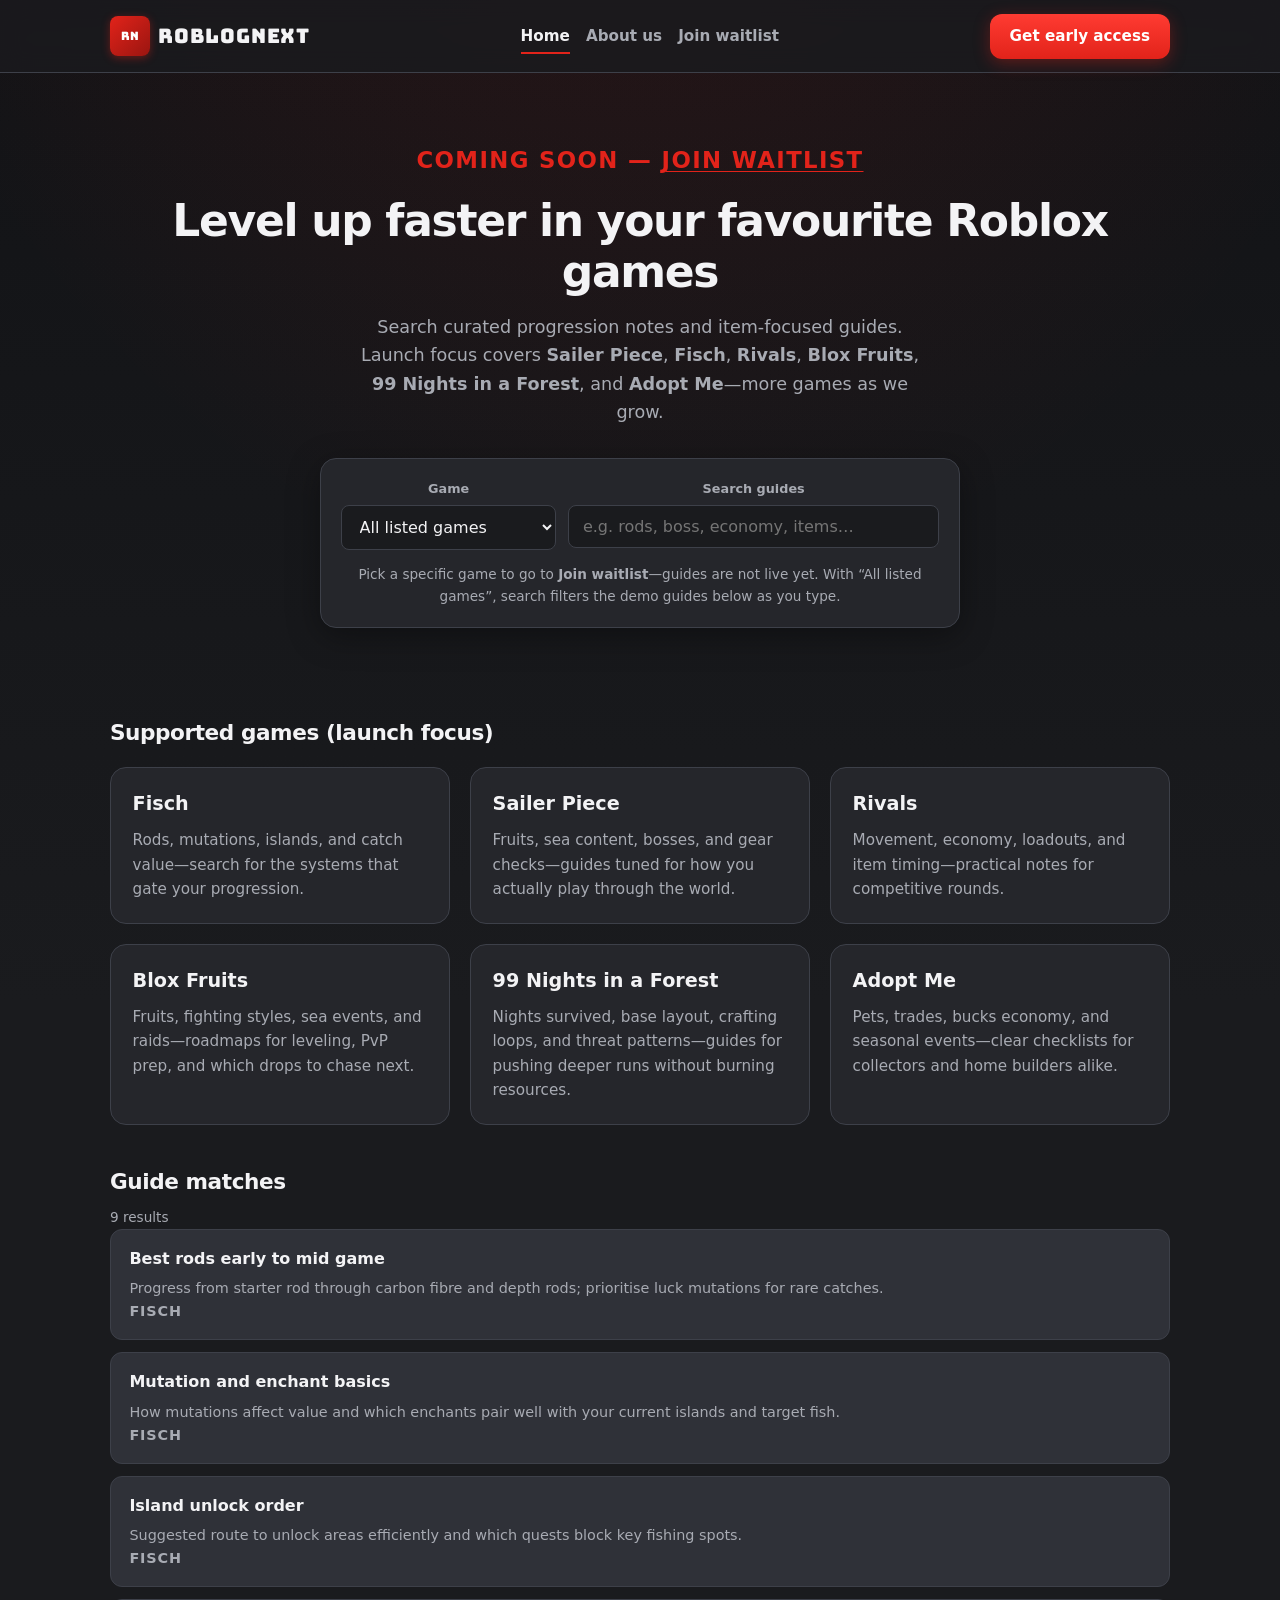
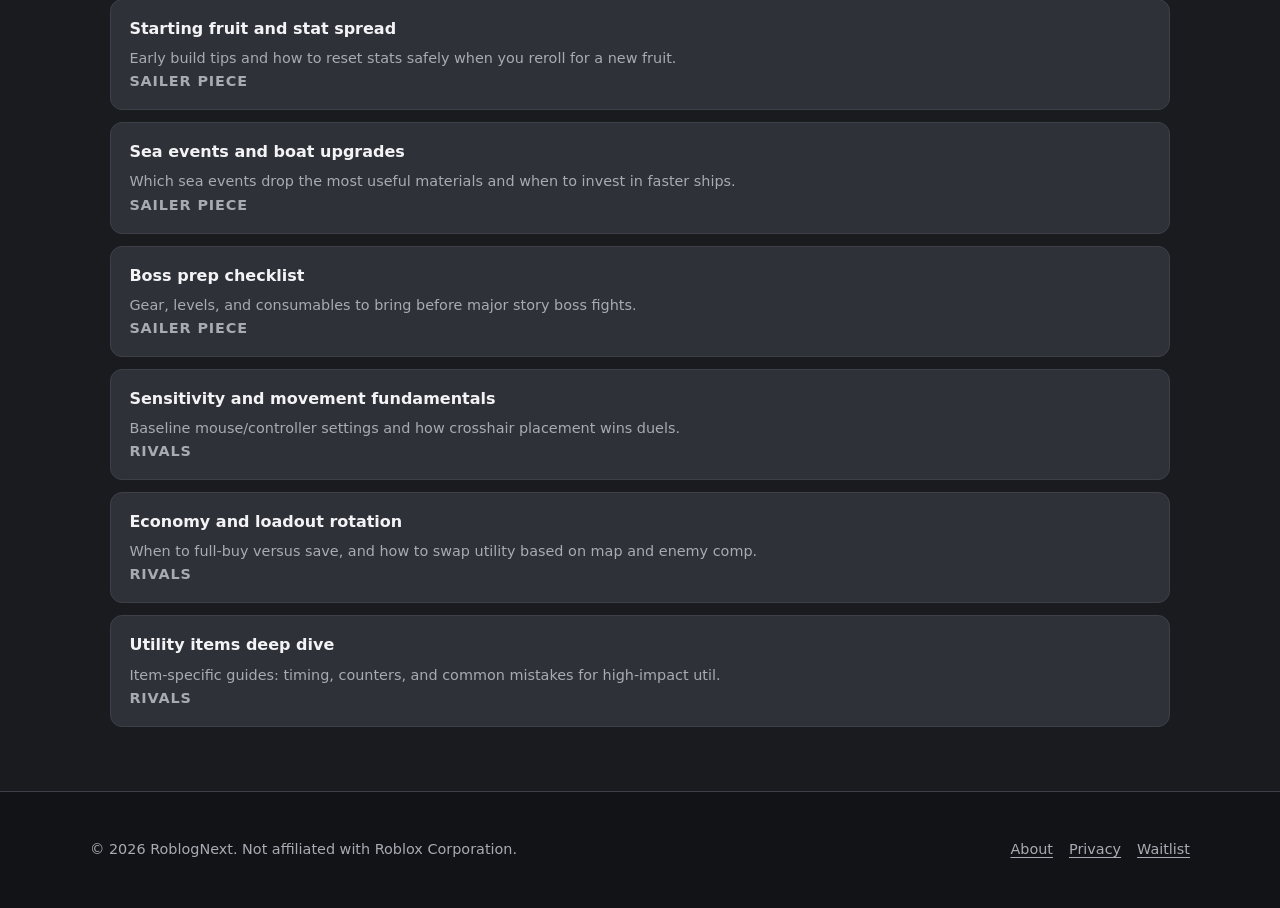
==== index.html @ 54c73798 "Initial commit: RoblogNext static site Made-with: Cursor" ====
<!DOCTYPE html>
<html lang="en">
  <head>
    <meta charset="utf-8" />
    <meta name="viewport" content="width=device-width, initial-scale=1" />
    <meta
      name="description"
      content="RoblogNext helps Roblox players find progression tips and item guides for Fisch, Sailer Piece, Rivals, and more."
    />
    <title>RoblogNext — Roblox guides &amp; progression search</title>
    <link rel="preconnect" href="https://fonts.googleapis.com" />
    <link rel="preconnect" href="https://fonts.gstatic.com" crossorigin />
    <link
      href="https://fonts.googleapis.com/css2?family=Bungee&display=swap"
      rel="stylesheet"
    />
    <link rel="stylesheet" href="css/styles.css" />
  </head>
  <body>
    <a class="skip-link" href="#main">Skip to content</a>
    <header class="site-header">
      <div class="header-inner">
        <a class="logo" href="index.html">
          <span class="logo-mark" aria-hidden="true">RN</span>
          <span class="logo-text">RoblogNext</span>
        </a>
        <nav class="nav-main" aria-label="Primary">
          <a href="index.html" aria-current="page">Home</a>
          <a href="about.html">About us</a>
          <a href="waitlist.html">Join waitlist</a>
        </nav>
        <a class="btn btn-primary" href="waitlist.html">Get early access</a>
      </div>
    </header>

    <main id="main">
      <section class="hero" aria-labelledby="hero-heading">
        <p class="hero-coming-soon">
          Coming soon — <a href="waitlist.html">join waitlist</a>
        </p>
        <h1 id="hero-heading">Level up faster in your favourite Roblox games</h1>
        <p class="hero-lead">
          Search curated progression notes and item-focused guides. Launch focus covers
          <strong>Sailer Piece</strong>, <strong>Fisch</strong>, <strong>Rivals</strong>,
          <strong>Blox Fruits</strong>, <strong>99 Nights in a Forest</strong>, and
          <strong>Adopt Me</strong>—more games as we grow.
        </p>

        <div class="search-panel">
          <div class="search-row">
            <div class="select-wrap">
              <label for="search-game">Game</label>
              <select id="search-game" name="game" aria-describedby="search-hint">
                <option value="">All listed games</option>
                <option value="Fisch">Fisch</option>
                <option value="Sailer Piece">Sailer Piece</option>
                <option value="Rivals">Rivals</option>
                <option value="Blox Fruits">Blox Fruits</option>
                <option value="99 Nights in a Forest">99 Nights in a Forest</option>
                <option value="Adopt Me">Adopt Me</option>
              </select>
            </div>
            <div class="input-wrap flex-grow">
              <label for="search-query">Search guides</label>
              <input
                id="search-query"
                name="q"
                type="search"
                autocomplete="off"
                placeholder="e.g. rods, boss, economy, items…"
                aria-describedby="search-hint"
              />
            </div>
          </div>
          <p id="search-hint" class="search-hint">
            Pick a specific game to go to <strong>Join waitlist</strong>—guides are not
            live yet. With &ldquo;All listed games&rdquo;, search filters the demo guides
            below as you type.
          </p>
        </div>
      </section>

      <section aria-labelledby="games-heading">
        <h2 id="games-heading" class="section-title">Supported games (launch focus)</h2>
        <div class="games-grid">
          <article class="game-card">
            <h3>Fisch</h3>
            <p>
              Rods, mutations, islands, and catch value—search for the systems that gate
              your progression.
            </p>
          </article>
          <article class="game-card">
            <h3>Sailer Piece</h3>
            <p>
              Fruits, sea content, bosses, and gear checks—guides tuned for how you
              actually play through the world.
            </p>
          </article>
          <article class="game-card">
            <h3>Rivals</h3>
            <p>
              Movement, economy, loadouts, and item timing—practical notes for
              competitive rounds.
            </p>
          </article>
          <article class="game-card">
            <h3>Blox Fruits</h3>
            <p>
              Fruits, fighting styles, sea events, and raids—roadmaps for leveling,
              PvP prep, and which drops to chase next.
            </p>
          </article>
          <article class="game-card">
            <h3>99 Nights in a Forest</h3>
            <p>
              Nights survived, base layout, crafting loops, and threat patterns—guides
              for pushing deeper runs without burning resources.
            </p>
          </article>
          <article class="game-card">
            <h3>Adopt Me</h3>
            <p>
              Pets, trades, bucks economy, and seasonal events—clear checklists for
              collectors and home builders alike.
            </p>
          </article>
        </div>
      </section>

      <section class="results-region" aria-labelledby="results-heading">
        <h2 id="results-heading" class="section-title">Guide matches</h2>
        <p id="search-status" class="search-hint" style="margin-top: -0.5rem"></p>
        <div id="search-results"></div>
      </section>
    </main>

    <footer class="site-footer">
      <div class="footer-inner">
        <p>© <span id="year"></span> RoblogNext. Not affiliated with Roblox Corporation.</p>
        <div class="footer-links">
          <a href="about.html">About</a>
          <a href="privacy.html">Privacy</a>
          <a href="waitlist.html">Waitlist</a>
        </div>
      </div>
    </footer>

    <script>
      document.getElementById("year").textContent = new Date().getFullYear();
    </script>
    <script src="js/guides-data.js"></script>
    <script src="js/search.js"></script>
    <script src="js/home-game-redirect.js"></script>
  </body>
</html>
---- css/styles.css ----
/* RoblogNext — Roblox-inspired theme (brand-adjacent, not official Roblox assets) */
:root {
  --rbx-red: #e2231a;
  --rbx-red-hover: #ff3b32;
  --rbx-red-muted: rgba(226, 35, 26, 0.15);
  --rbx-dark: #1a1b1e;
  --rbx-surface: #25262b;
  --rbx-elevated: #2f3138;
  --rbx-border: #3d4049;
  --rbx-text: #f3f3f5;
  --rbx-text-muted: #a8abb3;
  --rbx-blue: #00a2ff;
  --rbx-green: #3cb878;
  --rbx-warning: #f5a623;
  --font-sans: "Segoe UI", system-ui, -apple-system, BlinkMacSystemFont, "Roboto",
    sans-serif;
  /* Chunky block-style display; Roblox-adjacent toy/brick feel (not official Roblox fonts) */
  --font-brand: "Bungee", system-ui, sans-serif;
  --radius-sm: 8px;
  --radius-md: 12px;
  --radius-lg: 16px;
  --shadow: 0 8px 32px rgba(0, 0, 0, 0.35);
  --focus-ring: 0 0 0 3px rgba(0, 162, 255, 0.45);
}

*,
*::before,
*::after {
  box-sizing: border-box;
}

html {
  scroll-behavior: smooth;
}

body {
  margin: 0;
  min-height: 100vh;
  font-family: var(--font-sans);
  font-size: 1rem;
  line-height: 1.6;
  color: var(--rbx-text);
  background: var(--rbx-dark);
  background-image: radial-gradient(
      ellipse 120% 80% at 50% -20%,
      var(--rbx-red-muted),
      transparent 55%
    ),
    linear-gradient(180deg, #121316 0%, var(--rbx-dark) 40%);
}

img {
  max-width: 100%;
  height: auto;
}

a {
  color: var(--rbx-blue);
  text-decoration-thickness: 1px;
  text-underline-offset: 3px;
}

a:hover {
  color: #4dc3ff;
}

.skip-link {
  position: absolute;
  left: -9999px;
  top: 0;
  z-index: 9999;
  padding: 0.75rem 1rem;
  background: var(--rbx-red);
  color: #fff;
  font-weight: 600;
}

.skip-link:focus {
  left: 1rem;
  top: 1rem;
}

.site-header {
  position: sticky;
  top: 0;
  z-index: 100;
  border-bottom: 1px solid var(--rbx-border);
  background: rgba(26, 27, 30, 0.85);
  backdrop-filter: blur(12px);
}

.header-inner {
  max-width: 1100px;
  margin: 0 auto;
  padding: 0.85rem 1.25rem;
  display: flex;
  align-items: center;
  justify-content: space-between;
  gap: 1rem;
}

.logo {
  display: flex;
  align-items: center;
  gap: 0.5rem;
  font-size: 1.25rem;
  letter-spacing: -0.02em;
  color: var(--rbx-text);
  text-decoration: none;
}

.logo-text {
  font-family: var(--font-brand);
  font-weight: 400;
  letter-spacing: 0.04em;
  line-height: 1;
}

.logo-mark {
  width: 40px;
  height: 40px;
  border-radius: var(--radius-sm);
  background: linear-gradient(135deg, var(--rbx-red), #9a1510);
  display: grid;
  place-items: center;
  font-family: var(--font-brand);
  font-size: 0.72rem;
  font-weight: 400;
  letter-spacing: 0.02em;
  color: #fff;
  box-shadow: 0 2px 8px rgba(226, 35, 26, 0.4);
}

.nav-main {
  display: flex;
  flex-wrap: wrap;
  align-items: center;
  gap: 0.35rem 1rem;
}

.nav-main a {
  color: var(--rbx-text-muted);
  text-decoration: none;
  font-weight: 600;
  font-size: 0.95rem;
  padding: 0.35rem 0;
}

.nav-main a:hover,
.nav-main a[aria-current="page"] {
  color: var(--rbx-text);
}

.nav-main a[aria-current="page"] {
  box-shadow: inset 0 -2px 0 var(--rbx-red);
}

.btn {
  display: inline-flex;
  align-items: center;
  justify-content: center;
  gap: 0.5rem;
  padding: 0.65rem 1.25rem;
  font-weight: 700;
  font-size: 0.95rem;
  font-family: inherit;
  border-radius: var(--radius-md);
  border: none;
  cursor: pointer;
  text-decoration: none;
  transition: transform 0.12s ease, background 0.15s ease, box-shadow 0.15s ease;
}

.btn:focus-visible {
  outline: none;
  box-shadow: var(--focus-ring);
}

.btn-primary {
  background: linear-gradient(180deg, var(--rbx-red-hover), var(--rbx-red));
  color: #fff;
  box-shadow: 0 4px 16px rgba(226, 35, 26, 0.35);
}

.btn-primary:hover {
  transform: translateY(-1px);
  filter: brightness(1.05);
}

.btn-secondary {
  background: var(--rbx-elevated);
  color: var(--rbx-text);
  border: 1px solid var(--rbx-border);
}

.btn-secondary:hover {
  background: #383b44;
}

main {
  max-width: 1100px;
  margin: 0 auto;
  padding: 2rem 1.25rem 4rem;
}

.hero {
  text-align: center;
  padding: 2.5rem 0 3rem;
}

.hero-coming-soon {
  margin: 0 0 1.25rem;
  font-size: calc(0.95rem * 1.5);
  font-weight: 800;
  letter-spacing: 0.06em;
  text-transform: uppercase;
  color: var(--rbx-red);
  line-height: 1.35;
}

.hero-coming-soon a {
  color: inherit;
  text-decoration: underline;
  text-decoration-thickness: 1px;
  text-underline-offset: 3px;
}

.hero-coming-soon a:hover {
  color: var(--rbx-red-hover);
}

.hero h1 {
  margin: 0 0 1rem;
  font-size: clamp(2rem, 5vw, 2.75rem);
  line-height: 1.15;
  letter-spacing: -0.03em;
}

.hero-lead {
  margin: 0 auto 2rem;
  max-width: 36rem;
  color: var(--rbx-text-muted);
  font-size: 1.1rem;
}

.search-panel {
  max-width: 640px;
  margin: 0 auto 2.5rem;
  padding: 1.25rem;
  background: var(--rbx-surface);
  border: 1px solid var(--rbx-border);
  border-radius: var(--radius-lg);
  box-shadow: var(--shadow);
}

.search-row {
  display: flex;
  flex-wrap: wrap;
  gap: 0.75rem;
}

.search-panel label {
  display: block;
  font-size: 0.8rem;
  font-weight: 600;
  color: var(--rbx-text-muted);
  margin-bottom: 0.35rem;
}

.select-wrap,
.input-wrap {
  flex: 1 1 140px;
  min-width: 0;
}

.input-wrap.flex-grow {
  flex: 2 1 220px;
}

select,
input[type="search"],
input[type="email"],
input[type="text"] {
  width: 100%;
  padding: 0.7rem 0.85rem;
  font-size: 1rem;
  font-family: inherit;
  color: var(--rbx-text);
  background: var(--rbx-dark);
  border: 1px solid var(--rbx-border);
  border-radius: var(--radius-sm);
}

select:focus,
input:focus {
  outline: none;
  border-color: var(--rbx-blue);
  box-shadow: 0 0 0 2px rgba(0, 162, 255, 0.25);
}

.search-hint {
  margin: 0.85rem 0 0;
  font-size: 0.85rem;
  color: var(--rbx-text-muted);
}

.section-title {
  margin: 0 0 1rem;
  font-size: 1.35rem;
  letter-spacing: -0.02em;
}

.games-grid {
  display: grid;
  grid-template-columns: repeat(auto-fit, minmax(260px, 1fr));
  gap: 1.25rem;
  margin-bottom: 2.5rem;
}

.game-card {
  padding: 1.35rem;
  background: var(--rbx-surface);
  border: 1px solid var(--rbx-border);
  border-radius: var(--radius-lg);
  transition: border-color 0.15s ease, transform 0.15s ease;
}

.game-card:hover {
  border-color: rgba(226, 35, 26, 0.45);
  transform: translateY(-2px);
}

.game-card h3 {
  margin: 0 0 0.5rem;
  font-size: 1.2rem;
}

.game-card p {
  margin: 0;
  color: var(--rbx-text-muted);
  font-size: 0.95rem;
}

.results-region {
  margin-top: 2rem;
}

.results-list {
  list-style: none;
  margin: 0;
  padding: 0;
  display: flex;
  flex-direction: column;
  gap: 0.75rem;
}

.result-item {
  padding: 1rem 1.15rem;
  background: var(--rbx-elevated);
  border-radius: var(--radius-md);
  border: 1px solid var(--rbx-border);
}

.result-item h4 {
  margin: 0 0 0.35rem;
  font-size: 1rem;
}

.result-item p {
  margin: 0;
  font-size: 0.9rem;
  color: var(--rbx-text-muted);
}

.result-meta {
  margin-top: 0.5rem;
  font-size: 0.75rem;
  text-transform: uppercase;
  letter-spacing: 0.06em;
  color: var(--rbx-blue);
  font-weight: 700;
}

.empty-state {
  padding: 2rem;
  text-align: center;
  color: var(--rbx-text-muted);
  border: 1px dashed var(--rbx-border);
  border-radius: var(--radius-md);
}

.site-footer {
  margin-top: auto;
  padding: 2rem 1.25rem;
  border-top: 1px solid var(--rbx-border);
  background: #121316;
}

.footer-inner {
  max-width: 1100px;
  margin: 0 auto;
  display: flex;
  flex-wrap: wrap;
  gap: 1rem;
  justify-content: space-between;
  align-items: center;
  font-size: 0.9rem;
  color: var(--rbx-text-muted);
}

.footer-links {
  display: flex;
  flex-wrap: wrap;
  gap: 1rem;
}

.footer-links a {
  color: var(--rbx-text-muted);
}

/* About page */
.page-hero {
  padding-bottom: 1.5rem;
  border-bottom: 1px solid var(--rbx-border);
  margin-bottom: 2rem;
}

.page-hero h1 {
  margin: 0 0 0.5rem;
  font-size: clamp(1.75rem, 4vw, 2.25rem);
}

.about-blocks {
  display: grid;
  gap: 1.5rem;
}

.about-block {
  padding: 1.5rem;
  background: var(--rbx-surface);
  border: 1px solid var(--rbx-border);
  border-radius: var(--radius-lg);
}

.about-block h2 {
  margin: 0 0 0.75rem;
  font-size: 1.2rem;
  color: var(--rbx-red-hover);
}

.about-block p {
  margin: 0;
  color: var(--rbx-text-muted);
}

.about-block p + p {
  margin-top: 0.75rem;
}

/* Waitlist / form */
.form-page {
  max-width: 520px;
  margin: 0 auto;
}

.form-card {
  padding: 1.75rem;
  background: var(--rbx-surface);
  border: 1px solid var(--rbx-border);
  border-radius: var(--radius-lg);
  box-shadow: var(--shadow);
}

.form-card h1 {
  margin: 0 0 0.35rem;
  font-size: 1.5rem;
}

.form-card > .subtitle {
  margin: 0 0 1.5rem;
  color: var(--rbx-text-muted);
  font-size: 0.95rem;
}

.form-row {
  margin-bottom: 1rem;
}

.form-row label {
  display: block;
  font-weight: 600;
  font-size: 0.9rem;
  margin-bottom: 0.35rem;
}

.form-row label .req {
  color: var(--rbx-red-hover);
}

.field-hint {
  margin: 0.35rem 0 0;
  font-size: 0.8rem;
  color: var(--rbx-text-muted);
}

.checkbox-row {
  display: flex;
  gap: 0.65rem;
  align-items: flex-start;
  margin-bottom: 1rem;
  font-size: 0.9rem;
  color: var(--rbx-text-muted);
}

.checkbox-row input {
  margin-top: 0.35rem;
  width: 1.1rem;
  height: 1.1rem;
  accent-color: var(--rbx-red);
  flex-shrink: 0;
}

.gdpr-box {
  margin: 1.25rem 0;
  padding: 1rem;
  background: var(--rbx-dark);
  border-radius: var(--radius-md);
  border: 1px solid var(--rbx-border);
  font-size: 0.85rem;
  color: var(--rbx-text-muted);
}

.gdpr-box h3 {
  margin: 0 0 0.5rem;
  font-size: 0.95rem;
  color: var(--rbx-text);
}

.gdpr-box ul {
  margin: 0.5rem 0 0;
  padding-left: 1.2rem;
}

.gdpr-box li + li {
  margin-top: 0.35rem;
}

.form-error {
  color: var(--rbx-warning);
  font-size: 0.85rem;
  margin-top: 0.35rem;
  display: none;
}

.form-error.visible {
  display: block;
}

.form-success {
  display: none;
  padding: 1rem;
  background: rgba(60, 184, 120, 0.15);
  border: 1px solid var(--rbx-green);
  border-radius: var(--radius-md);
  color: #8ee4b8;
  margin-bottom: 1rem;
}

.form-success.visible {
  display: block;
}

.banner-notice {
  display: none;
  padding: 1rem;
  border-radius: var(--radius-md);
  margin-bottom: 1rem;
  font-size: 0.95rem;
  line-height: 1.45;
}

.banner-notice.visible {
  display: block;
}

.banner-notice--warn {
  background: rgba(245, 166, 35, 0.12);
  border: 1px solid var(--rbx-warning);
  color: #f0c87a;
}

.demo-otp-banner {
  display: none;
  padding: 0.85rem 1rem;
  margin-bottom: 1rem;
  font-size: 0.85rem;
  line-height: 1.5;
  color: var(--rbx-text-muted);
  background: var(--rbx-dark);
  border: 1px dashed var(--rbx-border);
  border-radius: var(--radius-md);
}

.demo-otp-banner.visible {
  display: block;
}

.demo-otp-banner .otp-code {
  font-size: 1.1rem;
  font-weight: 800;
  letter-spacing: 0.15em;
  color: var(--rbx-blue);
  padding: 0 0.25rem;
}

.demo-otp-banner__hint {
  display: block;
  margin-top: 0.5rem;
  font-size: 0.78rem;
  opacity: 0.9;
}

.waitlist-step {
  margin-top: 0.5rem;
}

.waitlist-step__title {
  margin: 0 0 0.5rem;
  font-size: 1.15rem;
}

.waitlist-step__lead {
  margin: 0 0 1rem;
  color: var(--rbx-text-muted);
  font-size: 0.95rem;
}

.waitlist-step-form.is-hidden {
  display: none;
}

#btn-resend-otp,
#btn-back-form {
  margin-top: 0.5rem;
}

.btn:disabled {
  opacity: 0.55;
  cursor: not-allowed;
  transform: none;
}

.btn-block {
  width: 100%;
  margin-top: 0.5rem;
}

@media (max-width: 600px) {
  .header-inner {
    flex-direction: column;
    align-items: flex-start;
  }

  .nav-main {
    width: 100%;
    justify-content: flex-start;
  }
}
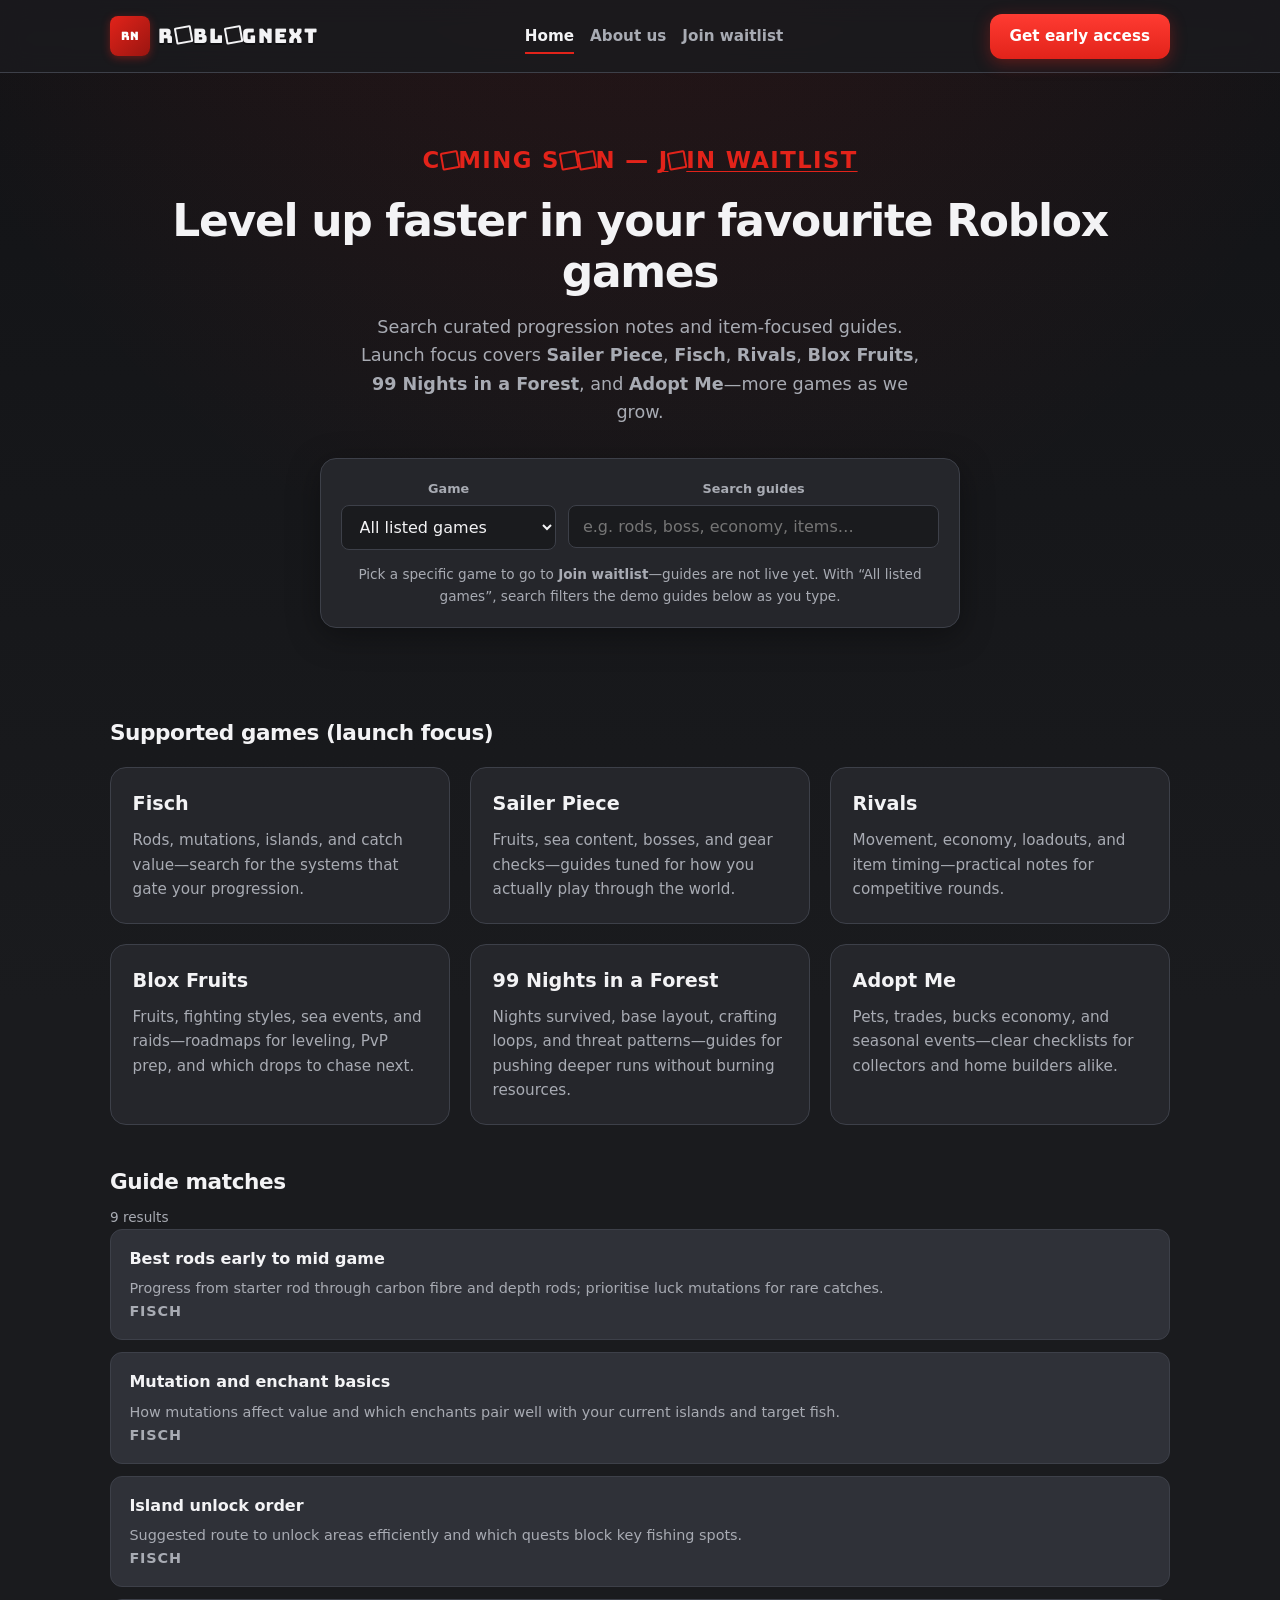
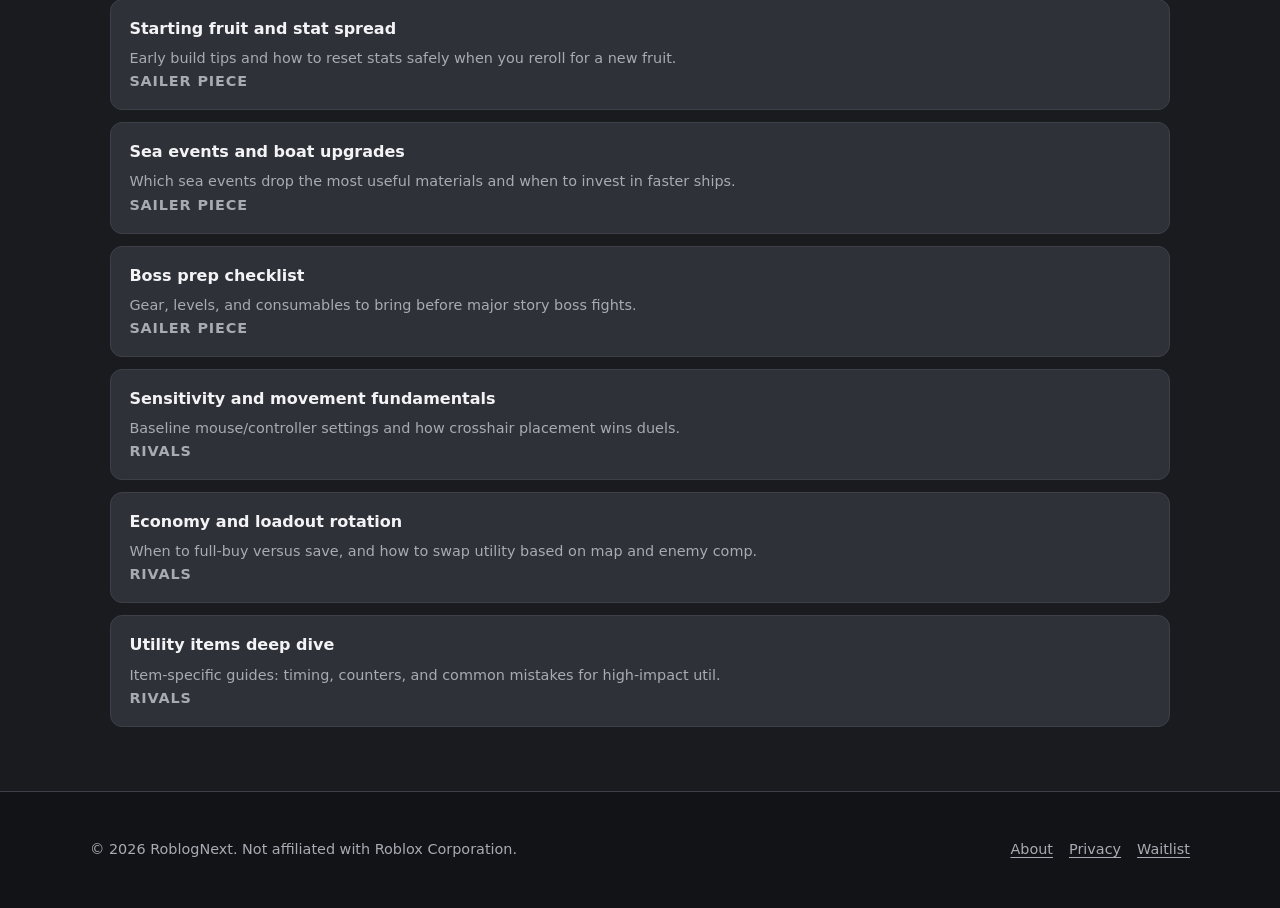
==== commit 0c67d75c: "fix: improve OTP send diagnostics and refresh Roblox-style branding Handle common Resend production " ====
--- a/index.html
+++ b/index.html
@@ -22,7 +22,7 @@
       <div class="header-inner">
         <a class="logo" href="index.html">
           <span class="logo-mark" aria-hidden="true">RN</span>
-          <span class="logo-text">RoblogNext</span>
+          <span class="logo-text logo-wordmark">R<span class="rbx-o">O</span>BL<span class="rbx-o">O</span>GNEXT</span>
         </a>
         <nav class="nav-main" aria-label="Primary">
           <a href="index.html" aria-current="page">Home</a>
@@ -36,7 +36,7 @@
     <main id="main">
       <section class="hero" aria-labelledby="hero-heading">
         <p class="hero-coming-soon">
-          Coming soon — <a href="waitlist.html">join waitlist</a>
+          C<span class="rbx-o">O</span>ming s<span class="rbx-o">O</span><span class="rbx-o">O</span>n — <a href="waitlist.html">j<span class="rbx-o">O</span>in waitlist</a>
         </p>
         <h1 id="hero-heading">Level up faster in your favourite Roblox games</h1>
         <p class="hero-lead">
--- a/css/styles.css
+++ b/css/styles.css
@@ -112,8 +112,29 @@
 .logo-text {
   font-family: var(--font-brand);
   font-weight: 400;
-  letter-spacing: 0.04em;
+  letter-spacing: 0.06em;
+  text-transform: uppercase;
   line-height: 1;
+}
+
+.logo-wordmark {
+  display: inline-flex;
+  align-items: baseline;
+  gap: 0.04em;
+  text-shadow: 0 2px 0 rgba(0, 0, 0, 0.35);
+}
+
+.rbx-o {
+  display: inline-grid;
+  place-items: center;
+  width: 0.84em;
+  height: 0.84em;
+  border: 0.12em solid currentColor;
+  border-radius: 0.08em;
+  transform: rotate(-10deg) translateY(0.02em);
+  line-height: 1;
+  overflow: hidden;
+  text-indent: -999px;
 }
 
 .logo-mark {
@@ -218,6 +239,12 @@
   line-height: 1.35;
 }
 
+.hero-coming-soon .rbx-o {
+  width: 0.78em;
+  height: 0.78em;
+  border-width: 0.1em;
+}
+
 .hero-coming-soon a {
   color: inherit;
   text-decoration: underline;
